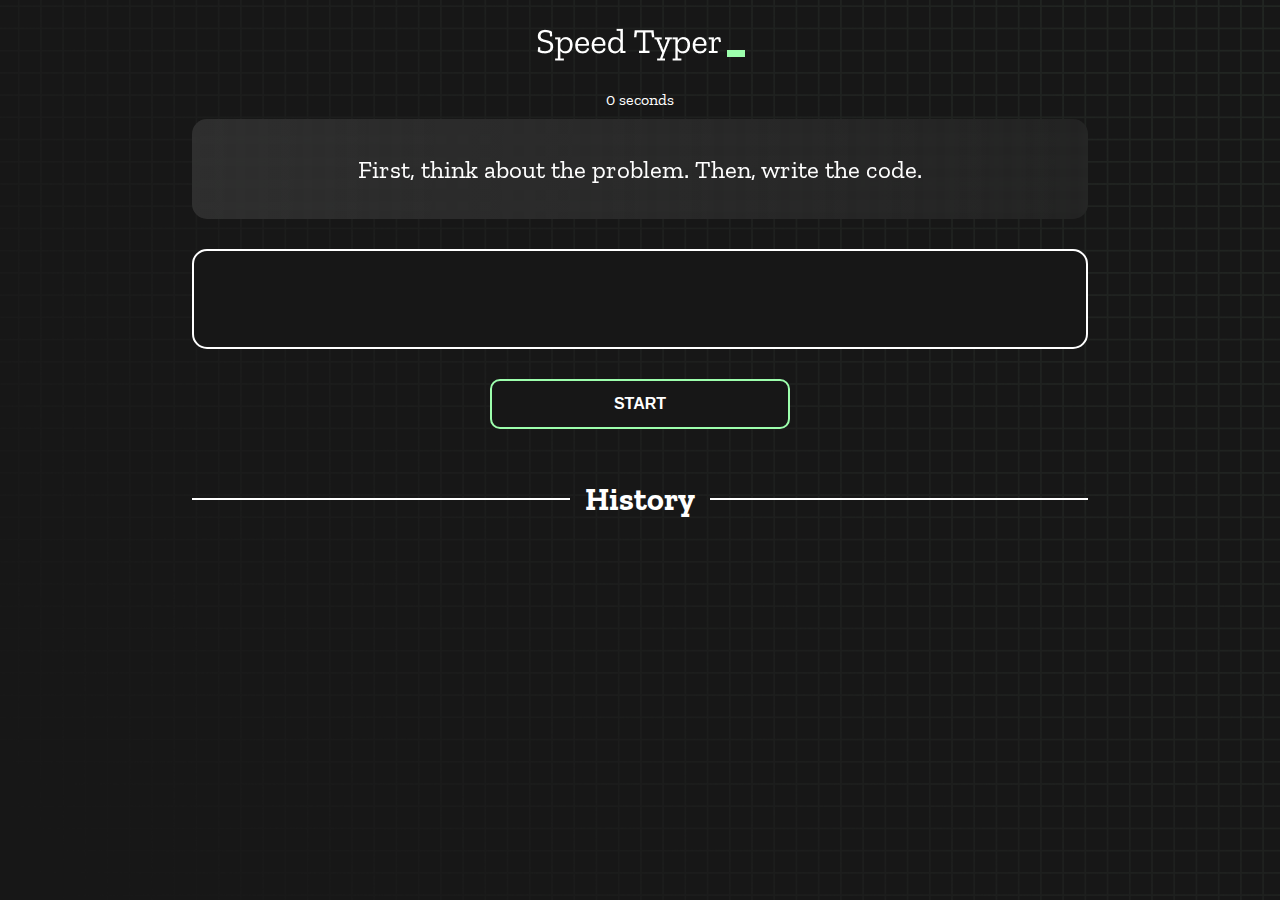
==== index.html @ 2019ecc6 "Initial commit" ====
<!DOCTYPE html>
<html lang="en">
  <head>
    <meta charset="UTF-8" />
    <meta http-equiv="X-UA-Compatible" content="IE=edge" />
    <meta name="viewport" content="width=device-width, initial-scale=1.0" />
    <title>Speed Monster</title>
    <link rel="stylesheet" href="styles.css" />
    <link rel="preconnect" href="https://fonts.googleapis.com" />
    <link rel="preconnect" href="https://fonts.gstatic.com" crossorigin />
    <link
      href="https://fonts.googleapis.com/css2?family=Zilla+Slab:wght@300;400;500&display=swap"
      rel="stylesheet"
    />
  </head>
  <body>
    <h1 class="title"><img src="./logo.png" /></h1>
    <div id="show-time">0 seconds</div>

    <div class="box-container">
      <div id="question"></div>

      <div id="display" class="inactive"></div>

      <div class="buttons">
        <button id="starts">START</button>
      </div>

      <div class="divider-container">
        <div class="line"></div>
        <h1 class="title2">History</h1>
        <div class="line"></div>
      </div>
      <div id="histories"></div>
    </div>

    <div id="countdown"></div>
    <div id="modal-background" class="hidden"></div>
    <div id="result" class="hidden"></div>

    <script src="./history.js"></script>
    <script src="./script.js"></script>
  </body>
</html>
---- styles.css ----
* {
  padding: 0;
  margin: 0;
  box-sizing: border-box;
}

body {
  background-image: url("./bg.png");
  background-size: cover;
  background-position: left top;
  font-family: "Zilla Slab", serif;
}

.box-container {
  width: 70%;
  margin: 0 auto;
}

#question {
  height: 100px;
  display: flex;
  align-items: center;
  justify-content: center;
  color: white;
  font-size: 25px;
  border-radius: 15px;
  background: rgb(255, 255, 255);
  background: linear-gradient(
    92.49deg,
    rgba(255, 255, 255, 0.1) 0.18%,
    rgba(255, 255, 255, 0.05) 99.85%
  );
  backdrop-filter: blur(5px);
  margin-bottom: 30px;
}

#display {
  height: 100px;
  display: flex;
  flex-wrap: wrap;
  align-items: center;
  padding-left: 5rem;
  color: white;
  font-size: 32px;
  background-color: #171717;
  border: 2px solid #9dffad;
  border-radius: 15px;
}

#countdown {
  position: fixed;
  height: 100vh;
  width: 100vw;
  background-color: rgba(0, 0, 0, 0.8);
  top: 0;
  left: 0;
  display: flex;
  align-items: center;
  justify-content: center;
  font-size: 3rem;
  color: white;
  display: none;
}
#result {
  position: fixed;
  top: 10%; 
  left: 10%;
  transform: translate(-50%, -50%);
  height: 250px;
  width: 400px;
  background-color: #171717;
  border-radius: 15px;
  border: 2px solid #9dffad;
  color: white;
  text-align: center;
  padding: 2rem;
}
#show-time{
  text-align: center;
  color: white;
  margin: 10px 0;
}

.green {
  color: #9dffad;
}
.red {
  color: #eb6565;
}
.bold {
  font-weight: 700;
}
.inactive {
  border: 2px solid white !important;
}
.hidden {
  display: none;
}
.title {
  text-align: center;
  color: white;
  margin: 20px 0;
}

.divider-container {
  height: 80px;
  display: flex;
  justify-content: center;
  align-items: center;
  gap: 15px;
  margin: 0 auto;
}

.line {
  height: 2px;
  background: white;
  width: 100%;
}

.title2 {
  color: white;
  display: block;
}

.buttons {
  display: flex;
  justify-content: center;
  margin: 30px 0;
}
button {
  padding: 10px 20px;
  border: none;
  font-size: 16px;
  font-weight: bold;
  width: 300px;
  height: 50px;
  color: white;
  background-color: #171717;
  border-radius: 10px;
  border: 2px solid #9dffad;
  cursor: pointer;
}

#histories {
  display: flex;
  flex-wrap: wrap;
  justify-content: space-around;
}

.card {
  width: 100%;
  height: 100%;
  padding: 50px;
  display: flex;
  justify-content: space-between;
  align-items: center;
  padding: 20px 30px;
  color: white;
  border-radius: 15px;
  background: rgb(255, 255, 255);
  background: linear-gradient(
    92.49deg,
    rgba(255, 255, 255, 0.1) 0.18%,
    rgba(255, 255, 255, 0.05) 99.85%
  );
  backdrop-filter: blur(5px);
  margin-bottom: 30px;
}

#modal-background {
  background: rgb(255, 255, 255);
  background: linear-gradient(
    92.49deg,
    rgba(255, 255, 255, 0.1) 0.18%,
    rgba(255, 255, 255, 0.05) 99.85%
  );
  backdrop-filter: blur(5px);
  height: 100vh;
  width: 100%;
  position: fixed;
  top: 0;
}

@media only screen and (max-width: 700px) {
  .box-container {
    padding: 0 20px;
    width: 100%;
  }
  .card {
    flex-direction: column;
  }
}
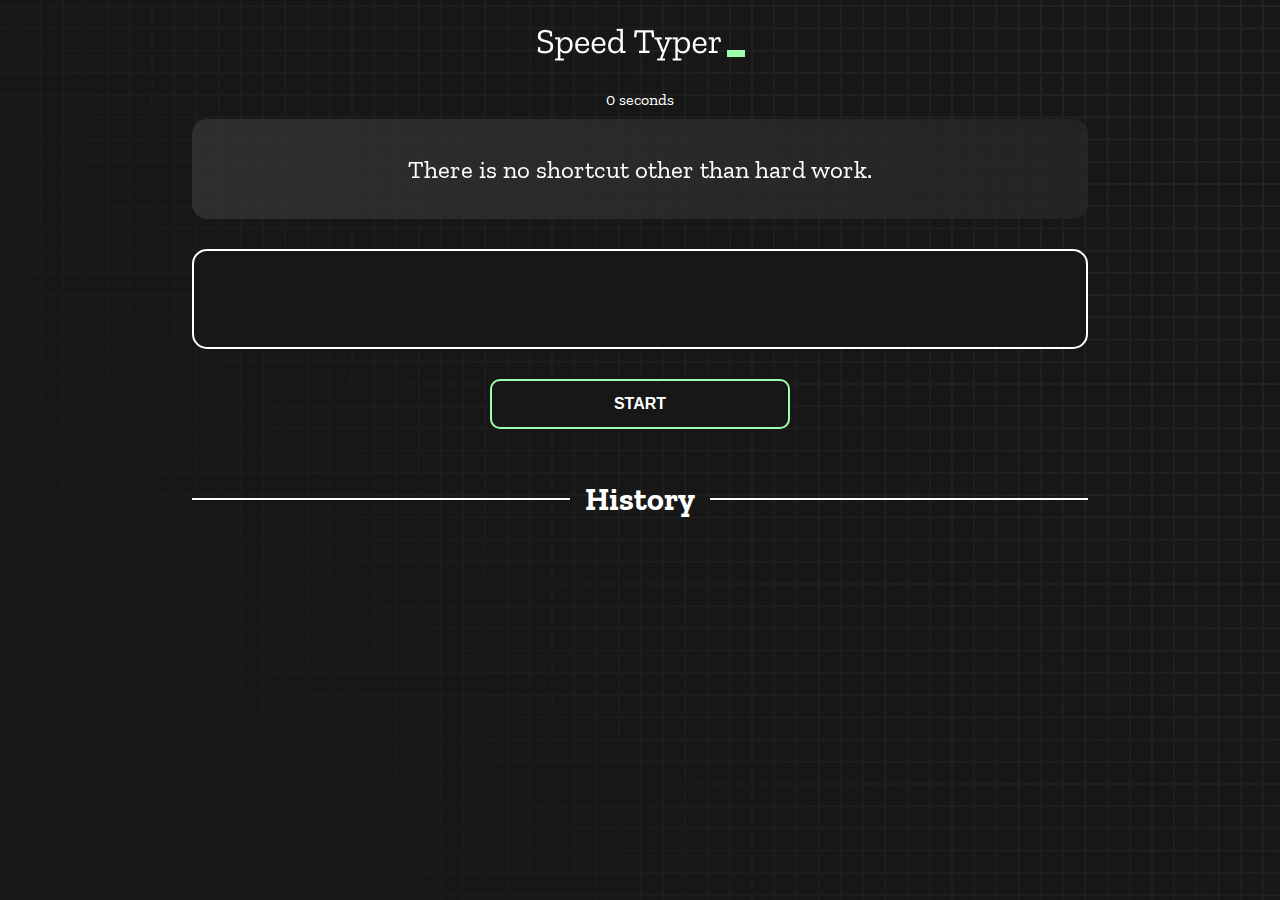
==== commit f81bc4a9: "start button active" ====
--- a/index.html
+++ b/index.html
@@ -1,44 +1,44 @@
 <!DOCTYPE html>
 <html lang="en">
-  <head>
-    <meta charset="UTF-8" />
-    <meta http-equiv="X-UA-Compatible" content="IE=edge" />
-    <meta name="viewport" content="width=device-width, initial-scale=1.0" />
-    <title>Speed Monster</title>
-    <link rel="stylesheet" href="styles.css" />
-    <link rel="preconnect" href="https://fonts.googleapis.com" />
-    <link rel="preconnect" href="https://fonts.gstatic.com" crossorigin />
-    <link
-      href="https://fonts.googleapis.com/css2?family=Zilla+Slab:wght@300;400;500&display=swap"
-      rel="stylesheet"
-    />
-  </head>
-  <body>
-    <h1 class="title"><img src="./logo.png" /></h1>
-    <div id="show-time">0 seconds</div>
 
-    <div class="box-container">
-      <div id="question"></div>
+<head>
+  <meta charset="UTF-8" />
+  <meta http-equiv="X-UA-Compatible" content="IE=edge" />
+  <meta name="viewport" content="width=device-width, initial-scale=1.0" />
+  <title>Speed Monster</title>
+  <link rel="stylesheet" href="styles.css" />
+  <link rel="preconnect" href="https://fonts.googleapis.com" />
+  <link rel="preconnect" href="https://fonts.gstatic.com" crossorigin />
+  <link href="https://fonts.googleapis.com/css2?family=Zilla+Slab:wght@300;400;500&display=swap" rel="stylesheet" />
+</head>
 
-      <div id="display" class="inactive"></div>
+<body>
+  <h1 class="title"><img src="./logo.png" /></h1>
+  <div id="show-time">0 seconds</div>
 
-      <div class="buttons">
-        <button id="starts">START</button>
-      </div>
+  <div class="box-container">
+    <div id="question"></div>
 
-      <div class="divider-container">
-        <div class="line"></div>
-        <h1 class="title2">History</h1>
-        <div class="line"></div>
-      </div>
-      <div id="histories"></div>
+    <div id="display" class="inactive"></div>
+
+    <div class="buttons">
+      <button id="start">START</button>
     </div>
 
-    <div id="countdown"></div>
-    <div id="modal-background" class="hidden"></div>
-    <div id="result" class="hidden"></div>
+    <div class="divider-container">
+      <div class="line"></div>
+      <h1 class="title2">History</h1>
+      <div class="line"></div>
+    </div>
+    <div id="histories"></div>
+  </div>
 
-    <script src="./history.js"></script>
-    <script src="./script.js"></script>
-  </body>
-</html>
+  <div id="countdown"></div>
+  <div id="modal-background" class="hidden"></div>
+  <div id="result" class="hidden"></div>
+
+  <script src="./history.js"></script>
+  <script src="./script.js"></script>
+</body>
+
+</html>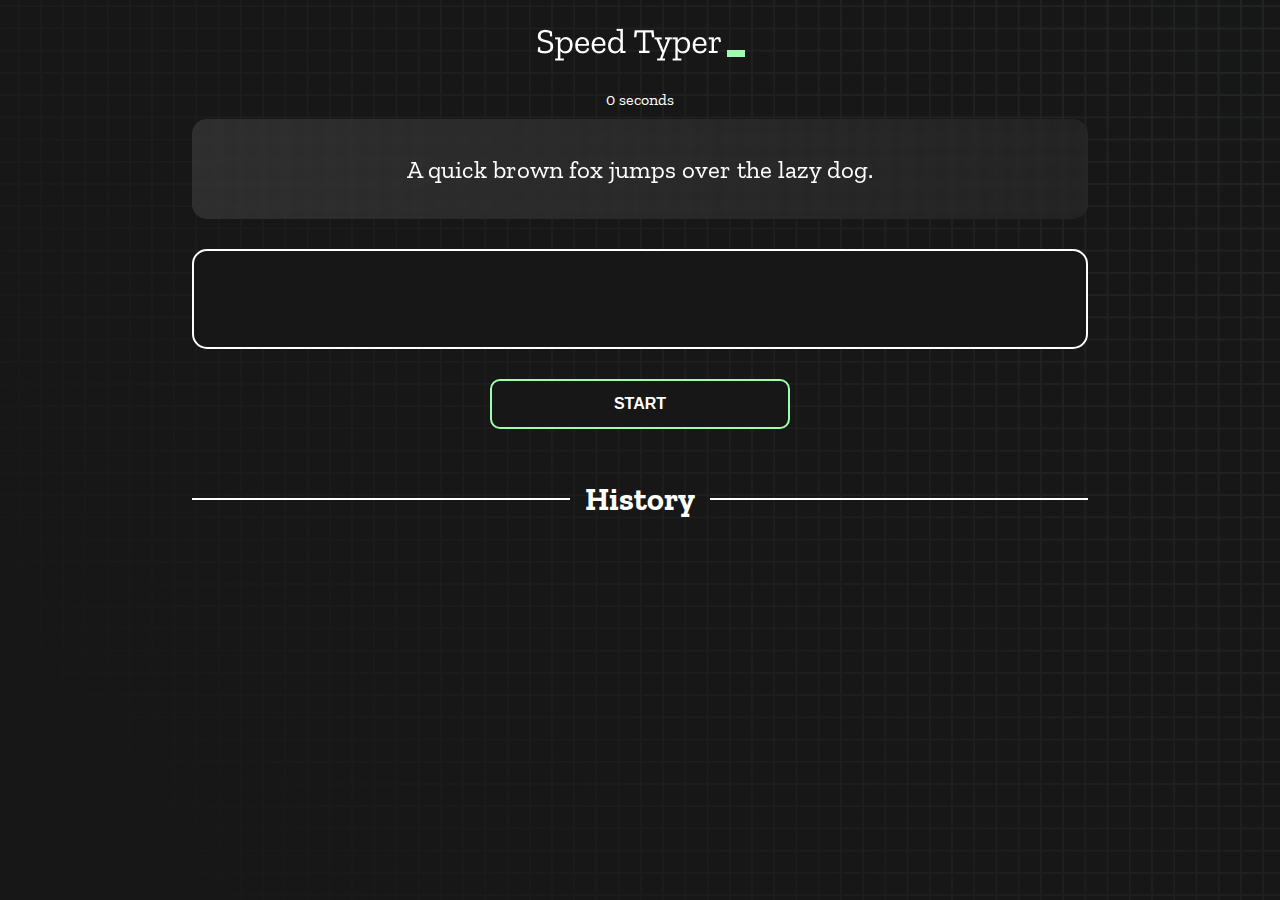
==== commit 13ed7dd4: "result modal position fixed" ====
--- a/index.html
+++ b/index.html
@@ -35,6 +35,7 @@
 
   <div id="countdown"></div>
   <div id="modal-background" class="hidden"></div>
+
   <div id="result" class="hidden"></div>
 
   <script src="./history.js"></script>
--- a/styles.css
+++ b/styles.css
@@ -25,11 +25,9 @@
   font-size: 25px;
   border-radius: 15px;
   background: rgb(255, 255, 255);
-  background: linear-gradient(
-    92.49deg,
-    rgba(255, 255, 255, 0.1) 0.18%,
-    rgba(255, 255, 255, 0.05) 99.85%
-  );
+  background: linear-gradient(92.49deg,
+      rgba(255, 255, 255, 0.1) 0.18%,
+      rgba(255, 255, 255, 0.05) 99.85%);
   backdrop-filter: blur(5px);
   margin-bottom: 30px;
 }
@@ -61,10 +59,11 @@
   color: white;
   display: none;
 }
+
 #result {
   position: fixed;
-  top: 10%; 
-  left: 10%;
+  top: 50%;
+  left: 50%;
   transform: translate(-50%, -50%);
   height: 250px;
   width: 400px;
@@ -74,8 +73,10 @@
   color: white;
   text-align: center;
   padding: 2rem;
+
 }
-#show-time{
+
+#show-time {
   text-align: center;
   color: white;
   margin: 10px 0;
@@ -84,18 +85,23 @@
 .green {
   color: #9dffad;
 }
+
 .red {
   color: #eb6565;
 }
+
 .bold {
   font-weight: 700;
 }
+
 .inactive {
   border: 2px solid white !important;
 }
+
 .hidden {
   display: none;
 }
+
 .title {
   text-align: center;
   color: white;
@@ -127,6 +133,7 @@
   justify-content: center;
   margin: 30px 0;
 }
+
 button {
   padding: 10px 20px;
   border: none;
@@ -158,22 +165,18 @@
   color: white;
   border-radius: 15px;
   background: rgb(255, 255, 255);
-  background: linear-gradient(
-    92.49deg,
-    rgba(255, 255, 255, 0.1) 0.18%,
-    rgba(255, 255, 255, 0.05) 99.85%
-  );
+  background: linear-gradient(92.49deg,
+      rgba(255, 255, 255, 0.1) 0.18%,
+      rgba(255, 255, 255, 0.05) 99.85%);
   backdrop-filter: blur(5px);
   margin-bottom: 30px;
 }
 
 #modal-background {
   background: rgb(255, 255, 255);
-  background: linear-gradient(
-    92.49deg,
-    rgba(255, 255, 255, 0.1) 0.18%,
-    rgba(255, 255, 255, 0.05) 99.85%
-  );
+  background: linear-gradient(92.49deg,
+      rgba(255, 255, 255, 0.1) 0.18%,
+      rgba(255, 255, 255, 0.05) 99.85%);
   backdrop-filter: blur(5px);
   height: 100vh;
   width: 100%;
@@ -186,7 +189,8 @@
     padding: 0 20px;
     width: 100%;
   }
+
   .card {
     flex-direction: column;
   }
-}
+}